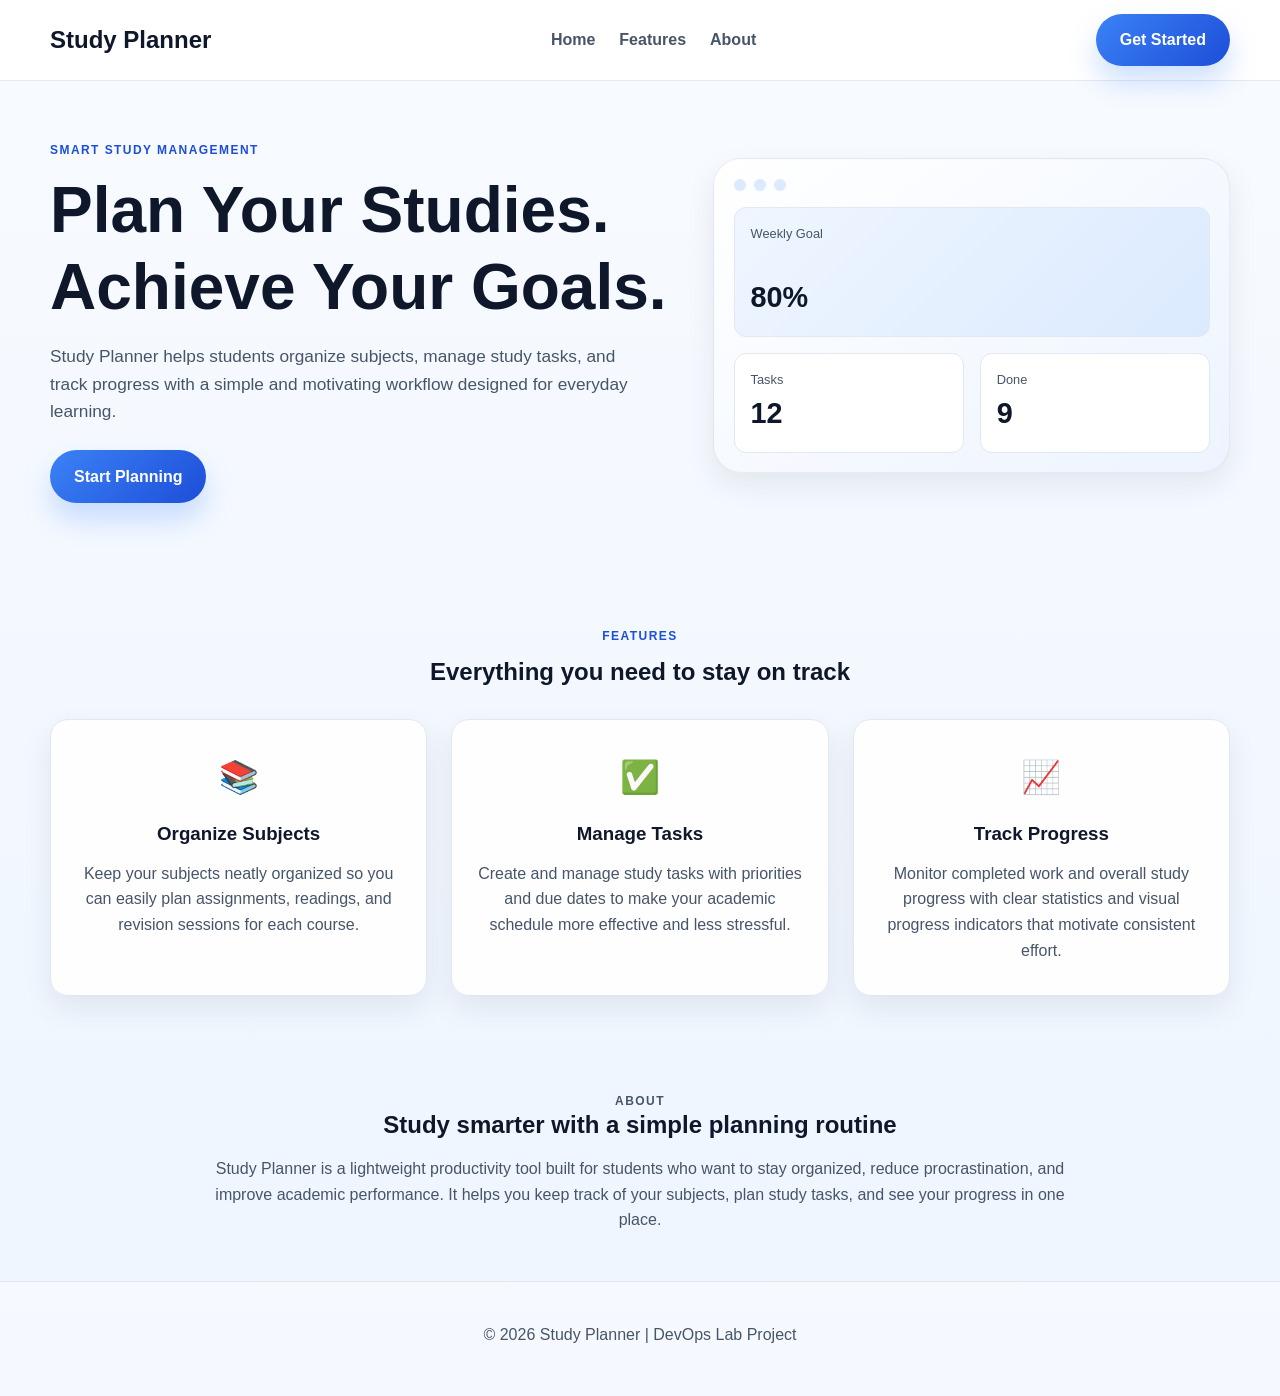
==== index.html @ 79e32fd7 "Initial commit" ====
<!DOCTYPE html>
<html lang="en">
  <head>
    <meta charset="UTF-8" />
    <meta name="viewport" content="width=device-width, initial-scale=1.0" />
    <title>Study Planner</title>
    <meta
      name="description"
      content="Study Planner helps students organize subjects, manage tasks, and track academic progress."
    />
    <link rel="stylesheet" href="style.css" />
  </head>
  <body>
    <header class="site-header">
      <nav class="navbar container" aria-label="Main navigation">
        <a href="index.html" class="brand" aria-label="Study Planner home">Study Planner</a>
        <div class="nav-links">
          <a href="#home">Home</a>
          <a href="#features">Features</a>
          <a href="#about">About</a>
        </div>
        <a href="dashboard.html" class="btn btn-primary nav-cta">Get Started</a>
      </nav>
    </header>

    <main id="home">
      <section class="hero">
        <div class="container hero-content">
          <div class="hero-text">
            <p class="eyebrow">Smart study management</p>
            <h1>Plan Your Studies. Achieve Your Goals.</h1>
            <p class="hero-description">
              Study Planner helps students organize subjects, manage study tasks, and track
              progress with a simple and motivating workflow designed for everyday learning.
            </p>
            <div class="hero-actions">
              <a href="dashboard.html" class="btn btn-primary">Start Planning</a>
            </div>
          </div>
          <div class="hero-visual" aria-hidden="true">
            <div class="dashboard-preview">
              <div class="preview-header">
                <span class="circle"></span>
                <span class="circle"></span>
                <span class="circle"></span>
              </div>
              <div class="preview-body">
                <div class="preview-card preview-card-large">
                  <span>Weekly Goal</span>
                  <strong>80%</strong>
                </div>
                <div class="preview-row">
                  <div class="preview-card">
                    <span>Tasks</span>
                    <strong>12</strong>
                  </div>
                  <div class="preview-card">
                    <span>Done</span>
                    <strong>9</strong>
                  </div>
                </div>
              </div>
            </div>
          </div>
        </div>
      </section>

      <section id="features" class="features section">
        <div class="container">
          <div class="section-heading">
            <p class="eyebrow">Features</p>
            <h2>Everything you need to stay on track</h2>
          </div>

          <div class="feature-grid">
            <article class="feature-card">
              <div class="feature-icon">📚</div>
              <h3>Organize Subjects</h3>
              <p>
                Keep your subjects neatly organized so you can easily plan assignments,
                readings, and revision sessions for each course.
              </p>
            </article>

            <article class="feature-card">
              <div class="feature-icon">✅</div>
              <h3>Manage Tasks</h3>
              <p>
                Create and manage study tasks with priorities and due dates to make your
                academic schedule more effective and less stressful.
              </p>
            </article>

            <article class="feature-card">
              <div class="feature-icon">📈</div>
              <h3>Track Progress</h3>
              <p>
                Monitor completed work and overall study progress with clear statistics and
                visual progress indicators that motivate consistent effort.
              </p>
            </article>
          </div>
        </div>
      </section>

      <section id="about" class="about section">
        <div class="container about-content">
          <div class="about-text">
            <p class="eyebrow">About</p>
            <h2>Study smarter with a simple planning routine</h2>
            <p>
              Study Planner is a lightweight productivity tool built for students who want to
              stay organized, reduce procrastination, and improve academic performance. It
              helps you keep track of your subjects, plan study tasks, and see your progress in
              one place.
            </p>
          </div>
        </div>
      </section>
    </main>

    <footer class="site-footer">
      <div class="container footer-content">
        <p>© 2026 Study Planner | DevOps Lab Project</p>
      </div>
    </footer>
  </body>
</html>
---- style.css ----
:root {
  --primary: #3b82f6;
  --primary-dark: #1d4ed8;
  --primary-soft: #dbeafe;
  --secondary: #0f172a;
  --muted: #475569;
  --surface: #ffffff;
  --surface-alt: #f8fafc;
  --border: #e2e8f0;
  --success: #10b981;
  --success-soft: #d1fae5;
  --warning: #f59e0b;
  --warning-soft: #fef3c7;
  --danger: #ef4444;
  --danger-soft: #fee2e2;
  --shadow: 0 12px 30px rgba(15, 23, 42, 0.08);
  --radius: 18px;
  --radius-sm: 12px;
  --container: 1180px;
  --space-xs: 0.5rem;
  --space-sm: 0.75rem;
  --space-md: 1rem;
  --space-lg: 1.5rem;
  --space-xl: 2rem;
  --space-2xl: 3rem;
}

* {
  box-sizing: border-box;
}

html {
  scroll-behavior: smooth;
}

body {
  margin: 0;
  font-family: Arial, Helvetica, sans-serif;
  background: linear-gradient(180deg, #f8fbff 0%, #eef5ff 100%);
  color: var(--secondary);
  line-height: 1.6;
}

a {
  color: inherit;
  text-decoration: none;
}

img {
  max-width: 100%;
  display: block;
}

button,
input,
select {
  font: inherit;
}

.container {
  width: min(var(--container), calc(100% - 2rem));
  margin: 0 auto;
}

.section {
  padding: var(--space-2xl) 0;
}

.site-header {
  position: sticky;
  top: 0;
  background: rgba(255, 255, 255, 0.9);
  backdrop-filter: blur(10px);
  border-bottom: 1px solid rgba(226, 232, 240, 0.9);
  z-index: 20;
}

.navbar {
  display: flex;
  align-items: center;
  justify-content: space-between;
  min-height: 80px;
  gap: 1rem;
}

.brand {
  font-size: 1.5rem;
  font-weight: 700;
  color: var(--secondary);
}

.nav-links {
  display: flex;
  align-items: center;
  gap: 1.5rem;
  color: var(--muted);
  font-weight: 600;
}

.nav-links a {
  transition: color 0.2s ease;
}

.nav-links a:hover,
.nav-links a:focus-visible {
  color: var(--primary);
}

.btn {
  display: inline-flex;
  align-items: center;
  justify-content: center;
  border: none;
  border-radius: 999px;
  padding: 0.85rem 1.5rem;
  font-weight: 700;
  cursor: pointer;
  transition: transform 0.2s ease, box-shadow 0.2s ease, background 0.2s ease;
}

.btn:hover,
.btn:focus-visible {
  transform: translateY(-1px);
}

.btn-primary {
  background: linear-gradient(135deg, var(--primary) 0%, var(--primary-dark) 100%);
  color: var(--surface);
  box-shadow: 0 16px 28px rgba(59, 130, 246, 0.25);
}

.btn-primary:hover,
.btn-primary:focus-visible {
  box-shadow: 0 18px 30px rgba(59, 130, 246, 0.32);
}

.hero {
  padding: var(--space-2xl) 0 4rem;
}

.hero-content {
  display: grid;
  grid-template-columns: 1.1fr 0.9fr;
  align-items: center;
  gap: 2rem;
}

.eyebrow {
  text-transform: uppercase;
  letter-spacing: 0.12em;
  font-size: 0.75rem;
  color: var(--primary-dark);
  font-weight: 700;
  margin-bottom: 0.75rem;
}

.hero-text h1,
.section-heading h2,
.about-text h2,
.welcome-section h1 {
  margin: 0 0 1rem;
  line-height: 1.2;
}

.hero-text h1 {
  font-size: clamp(2.5rem, 5vw, 4rem);
  max-width: 650px;
}

.hero-description {
  max-width: 600px;
  color: var(--muted);
  font-size: 1.08rem;
  margin-bottom: 1.5rem;
}

.hero-actions {
  display: flex;
  gap: 1rem;
  flex-wrap: wrap;
}

.dashboard-preview {
  background: linear-gradient(145deg, #ffffff 0%, #edf4ff 100%);
  border: 1px solid rgba(148, 163, 184, 0.2);
  border-radius: 28px;
  box-shadow: var(--shadow);
  padding: 1.2rem;
}

.preview-header {
  display: flex;
  gap: 0.5rem;
  margin-bottom: 1rem;
}

.circle {
  width: 12px;
  height: 12px;
  border-radius: 50%;
  background: #dbeafe;
}

.preview-body {
  display: grid;
  gap: 1rem;
}

.preview-card {
  background: var(--surface);
  border-radius: var(--radius-sm);
  border: 1px solid var(--border);
  padding: 1rem;
  min-height: 90px;
  display: flex;
  flex-direction: column;
  justify-content: space-between;
}

.preview-card-large {
  min-height: 130px;
  background: linear-gradient(135deg, #eff6ff 0%, #dbeafe 100%);
}

.preview-card span {
  color: var(--muted);
  font-size: 0.8rem;
}

.preview-card strong {
  font-size: 1.8rem;
}

.preview-row {
  display: grid;
  grid-template-columns: repeat(2, minmax(0, 1fr));
  gap: 1rem;
}

.section-heading {
  text-align: center;
  margin-bottom: 2rem;
}

.feature-grid {
  display: grid;
  grid-template-columns: repeat(3, minmax(0, 1fr));
  gap: 1.5rem;
}

.feature-card,
.stat-card,
.panel {
  background: rgba(255, 255, 255, 0.92);
  border: 1px solid var(--border);
  border-radius: var(--radius);
  box-shadow: var(--shadow);
}

.feature-card {
  padding: 2rem 1.5rem;
  text-align: center;
}

.feature-icon {
  font-size: 2rem;
  margin-bottom: 1rem;
}

.feature-card h3 {
  margin: 0 0 0.75rem;
}

.feature-card p,
.about-text p {
  margin: 0;
  color: var(--muted);
}

.about-content {
  max-width: 860px;
  margin: 0 auto;
  text-align: center;
}

.site-footer {
  padding: 1.5rem 0 2rem;
  text-align: center;
  color: var(--muted);
  border-top: 1px solid var(--border);
  background: rgba(255, 255, 255, 0.4);
}

.dashboard-main {
  padding: 2rem 0 3rem;
}

.welcome-section {
  display: flex;
  align-items: end;
  justify-content: space-between;
  gap: 1rem;
  margin-bottom: 1.5rem;
}

.welcome-message {
  color: var(--muted);
  margin: 0;
}

.stats-grid {
  display: grid;
  grid-template-columns: repeat(4, minmax(0, 1fr));
  gap: 1rem;
  margin-bottom: 2rem;
}

.stat-card {
  padding: 1.25rem;
  display: flex;
  flex-direction: column;
  gap: 0.5rem;
}

.stat-label {
  color: var(--muted);
  font-size: 0.85rem;
  text-transform: uppercase;
  letter-spacing: 0.06em;
}

.stat-card strong {
  font-size: clamp(1.6rem, 3vw, 2.3rem);
}

.dashboard-layout {
  display: grid;
  grid-template-columns: 0.92fr 1.08fr;
  gap: 1.5rem;
  margin-bottom: 1.5rem;
}

.panel {
  padding: 1.5rem;
}

.task-form-section {
  display: flex;
  flex-direction: column;
  gap: 1rem;
}

.inline-heading h2 {
  margin: 0;
  font-size: 1.7rem;
}

.form-grid {
  display: grid;
  grid-template-columns: 1fr;
  gap: 1rem;
  margin-top: 1rem;
}

.field-group {
  display: flex;
  flex-direction: column;
  gap: 0.5rem;
}

.field-group label {
  font-weight: 600;
}

.field-group input,
.field-group select {
  width: 100%;
  padding: 0.8rem 0.9rem;
  border-radius: var(--radius-sm);
  border: 1px solid var(--border);
  background: var(--surface-alt);
  color: var(--secondary);
  transition: border-color 0.2s ease, box-shadow 0.2s ease;
}

.field-group input:focus,
.field-group select:focus {
  outline: none;
  border-color: var(--primary);
  box-shadow: 0 0 0 4px rgba(59, 130, 246, 0.12);
}

.task-submit {
  margin-top: 0.5rem;
  width: 100%;
}

.section-header {
  display: flex;
  align-items: center;
  justify-content: space-between;
  gap: 1rem;
  margin-bottom: 1rem;
}

.tasks-header {
  flex-wrap: wrap;
}

.filter-group {
  display: flex;
  gap: 0.5rem;
  flex-wrap: wrap;
}

.filter-btn {
  border: 1px solid var(--border);
  background: var(--surface-alt);
  color: var(--muted);
  padding: 0.6rem 1rem;
  border-radius: 999px;
  cursor: pointer;
  font-weight: 600;
  transition: all 0.2s ease;
}

.filter-btn.active {
  background: var(--primary-soft);
  border-color: rgba(59, 130, 246, 0.25);
  color: var(--primary-dark);
}

.task-list {
  display: grid;
  gap: 1rem;
}

.task-item {
  border: 1px solid var(--border);
  border-radius: var(--radius-sm);
  background: var(--surface-alt);
  padding: 1rem;
  display: grid;
  gap: 0.9rem;
  transition: transform 0.2s ease, border-color 0.2s ease;
}

.task-item:hover {
  transform: translateY(-1px);
  border-color: rgba(59, 130, 246, 0.18);
}

.task-item.completed {
  background: linear-gradient(135deg, #f0fdf4 0%, #ecfdf5 100%);
  border-color: rgba(16, 185, 129, 0.24);
}

.task-top {
  display: flex;
  justify-content: space-between;
  gap: 0.75rem;
  align-items: start;
}

.task-meta {
  display: flex;
  flex-wrap: wrap;
  gap: 0.5rem 0.75rem;
  color: var(--muted);
  font-size: 0.9rem;
}

.task-name {
  margin: 0;
  font-size: 1.15rem;
}

.task-item.completed .task-name {
  text-decoration: line-through;
  color: rgba(15, 23, 42, 0.7);
}

.priority-badge {
  display: inline-flex;
  align-items: center;
  justify-content: center;
  padding: 0.35rem 0.7rem;
  border-radius: 999px;
  font-weight: 700;
  font-size: 0.75rem;
}

.priority-high {
  background: var(--danger-soft);
  color: var(--danger);
}

.priority-medium {
  background: var(--warning-soft);
  color: #b45309;
}

.priority-low {
  background: var(--success-soft);
  color: #047857;
}

.task-status {
  display: inline-flex;
  align-items: center;
  gap: 0.35rem;
  padding: 0.35rem 0.7rem;
  border-radius: 999px;
  font-size: 0.75rem;
  font-weight: 700;
}

.status-pending {
  background: var(--warning-soft);
  color: #b45309;
}

.status-completed {
  background: var(--success-soft);
  color: #047857;
}

.task-actions {
  display: flex;
  gap: 0.65rem;
  flex-wrap: wrap;
}

.action-btn {
  border: none;
  border-radius: 10px;
  padding: 0.7rem 1rem;
  cursor: pointer;
  font-weight: 700;
  transition: transform 0.2s ease, opacity 0.2s ease;
}

.action-btn:hover,
.action-btn:focus-visible {
  transform: translateY(-1px);
}

.complete-btn {
  background: var(--success-soft);
  color: #047857;
}

.delete-btn {
  background: var(--danger-soft);
  color: var(--danger);
}

.empty-state {
  border: 1px dashed var(--border);
  border-radius: var(--radius-sm);
  background: rgba(255, 255, 255, 0.5);
  padding: 2rem 1rem;
  text-align: center;
  color: var(--muted);
  font-weight: 600;
}

.progress-panel {
  margin-top: 1rem;
}

.progress-meta {
  margin-bottom: 0.75rem;
  font-size: 1.4rem;
  font-weight: 700;
  color: var(--primary-dark);
}

.progress-bar {
  width: 100%;
  height: 18px;
  background: #e2e8f0;
  border-radius: 999px;
  overflow: hidden;
}

.progress-fill {
  height: 100%;
  width: 0%;
  background: linear-gradient(90deg, var(--primary) 0%, var(--success) 100%);
  border-radius: 999px;
  transition: width 0.3s ease;
}

.nav-cta {
  white-space: nowrap;
}

.profile-badge {
  display: flex;
  align-items: center;
  gap: 0.6rem;
  background: var(--primary-soft);
  color: var(--primary-dark);
  padding: 0.55rem 0.8rem;
  border-radius: 999px;
  font-weight: 700;
}

.profile-dot {
  width: 28px;
  height: 28px;
  display: inline-flex;
  align-items: center;
  justify-content: center;
  border-radius: 50%;
  background: var(--primary);
  color: #fff;
  font-size: 0.8rem;
}

@media (max-width: 840px) {
  .hero-content,
  .dashboard-layout,
  .feature-grid,
  .stats-grid {
    grid-template-columns: 1fr 1fr;
  }

  .hero-content {
    grid-template-columns: 1fr;
  }

  .dashboard-layout,
  .feature-grid,
  .stats-grid {
    grid-template-columns: 1fr;
  }

  .nav-links {
    display: none;
  }

  .welcome-section {
    flex-direction: column;
    align-items: flex-start;
  }
}

@media (max-width: 560px) {
  .navbar {
    min-height: 72px;
    padding: 0.8rem 0;
  }

  .brand {
    font-size: 1.2rem;
  }

  .nav-cta {
    padding: 0.7rem 1rem;
  }

  .btn {
    width: 100%;
  }

  .hero-actions {
    flex-direction: column;
  }

  .task-top,
  .section-header,
  .task-actions {
    flex-direction: column;
    align-items: flex-start;
  }

  .filter-group {
    width: 100%;
  }

  .filter-btn {
    flex: 1;
  }
}
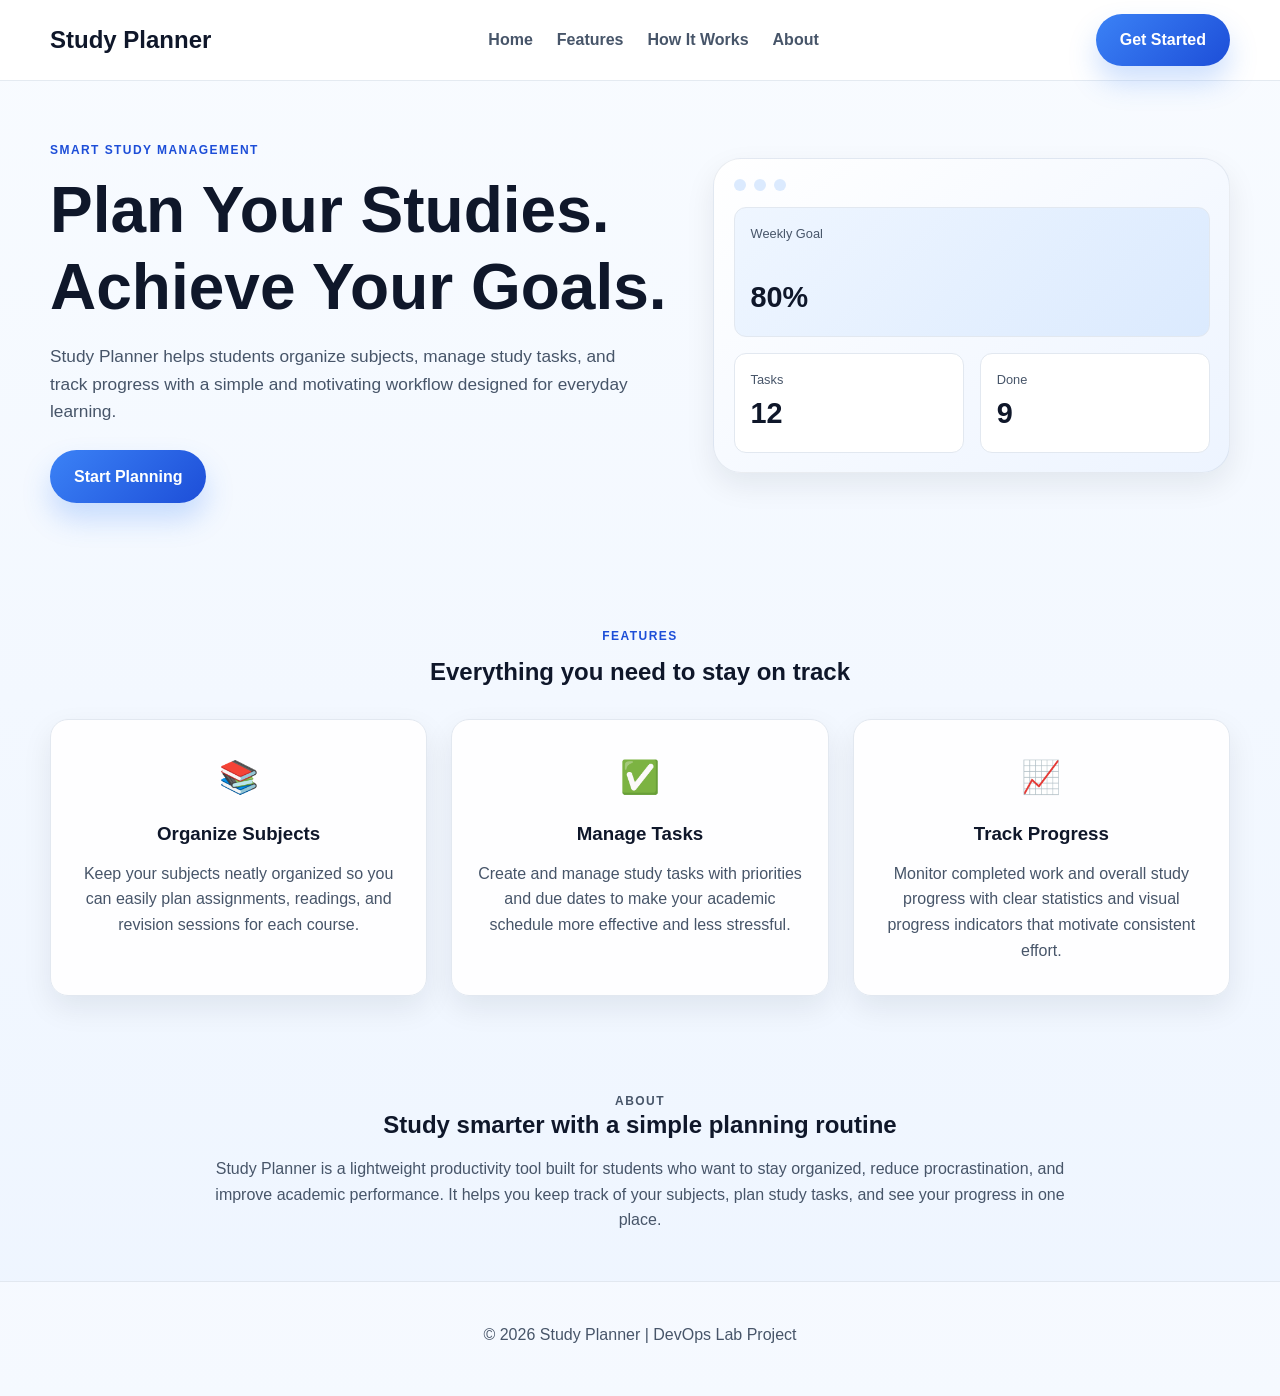
==== commit 00bbbc63: "Made changes in index.html" ====
--- a/index.html
+++ b/index.html
@@ -3,7 +3,7 @@
   <head>
     <meta charset="UTF-8" />
     <meta name="viewport" content="width=device-width, initial-scale=1.0" />
-    <title>Study Planner</title>
+    <title>Smart Study Planner</title>
     <meta
       name="description"
       content="Study Planner helps students organize subjects, manage tasks, and track academic progress."
@@ -14,12 +14,15 @@
     <header class="site-header">
       <nav class="navbar container" aria-label="Main navigation">
         <a href="index.html" class="brand" aria-label="Study Planner home">Study Planner</a>
-        <div class="nav-links">
-          <a href="#home">Home</a>
-          <a href="#features">Features</a>
-          <a href="#about">About</a>
-        </div>
-        <a href="dashboard.html" class="btn btn-primary nav-cta">Get Started</a>
+<div class="nav-links">
+  <a href="#home">Home</a>
+  <a href="#features">Features</a>
+  <a href="#how-it-works">How It Works</a>
+  <a href="#about">About</a>
+</div>
+
+        
+<a href="dashboard.html" class="btn btn-primary nav-cta">Get Started</a>
       </nav>
     </header>
 
@@ -28,7 +31,11 @@
         <div class="container hero-content">
           <div class="hero-text">
             <p class="eyebrow">Smart study management</p>
-            <h1>Plan Your Studies. Achieve Your Goals.</h1>
+            <h1>
+  Plan Your Studies.
+  <span>Achieve Your Goals.</span>
+</h1>
+
             <p class="hero-description">
               Study Planner helps students organize subjects, manage study tasks, and track
               progress with a simple and motivating workflow designed for everyday learning.
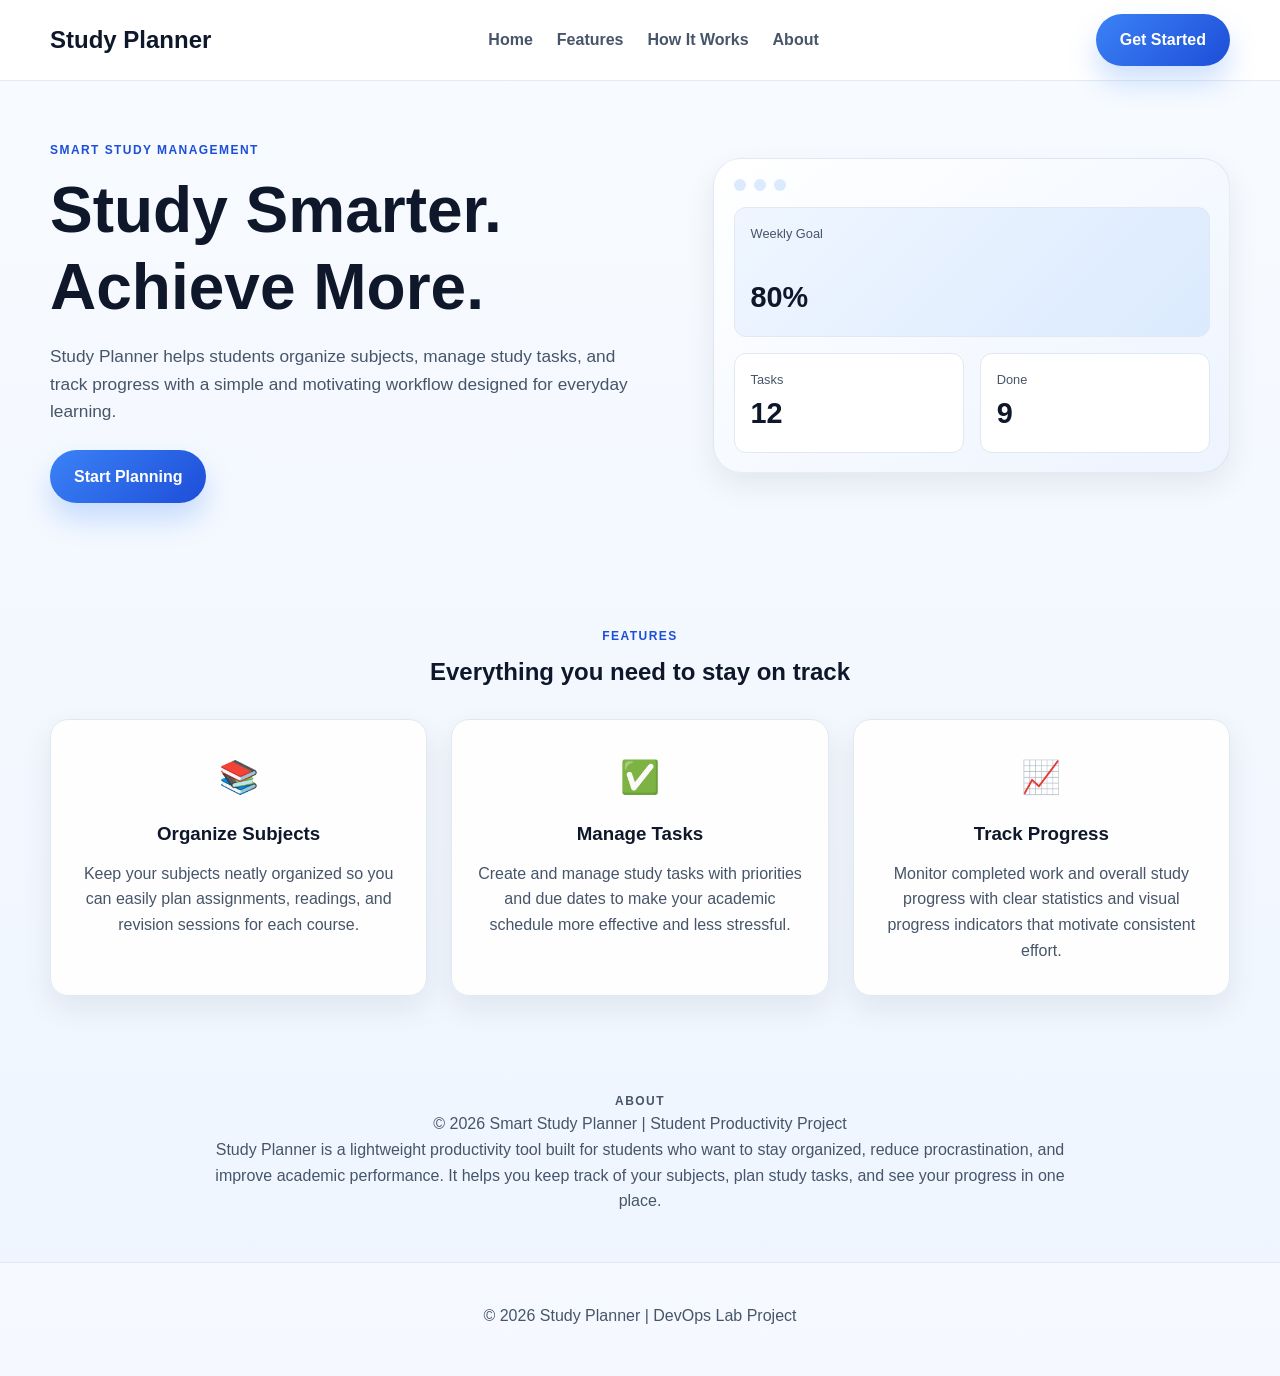
==== commit 5d584682: "Update title and hero text in index.html" ====
--- a/index.html
+++ b/index.html
@@ -3,7 +3,7 @@
   <head>
     <meta charset="UTF-8" />
     <meta name="viewport" content="width=device-width, initial-scale=1.0" />
-    <title>Smart Study Planner</title>
+    <title>My Smart Study Planner</title>
     <meta
       name="description"
       content="Study Planner helps students organize subjects, manage tasks, and track academic progress."
@@ -32,8 +32,8 @@
           <div class="hero-text">
             <p class="eyebrow">Smart study management</p>
             <h1>
-  Plan Your Studies.
-  <span>Achieve Your Goals.</span>
+  Study Smarter.
+  <span>Achieve More.</span>
 </h1>
 
             <p class="hero-description">
@@ -114,7 +114,7 @@
         <div class="container about-content">
           <div class="about-text">
             <p class="eyebrow">About</p>
-            <h2>Study smarter with a simple planning routine</h2>
+            <p>© 2026 Smart Study Planner | Student Productivity Project</p>
             <p>
               Study Planner is a lightweight productivity tool built for students who want to
               stay organized, reduce procrastination, and improve academic performance. It
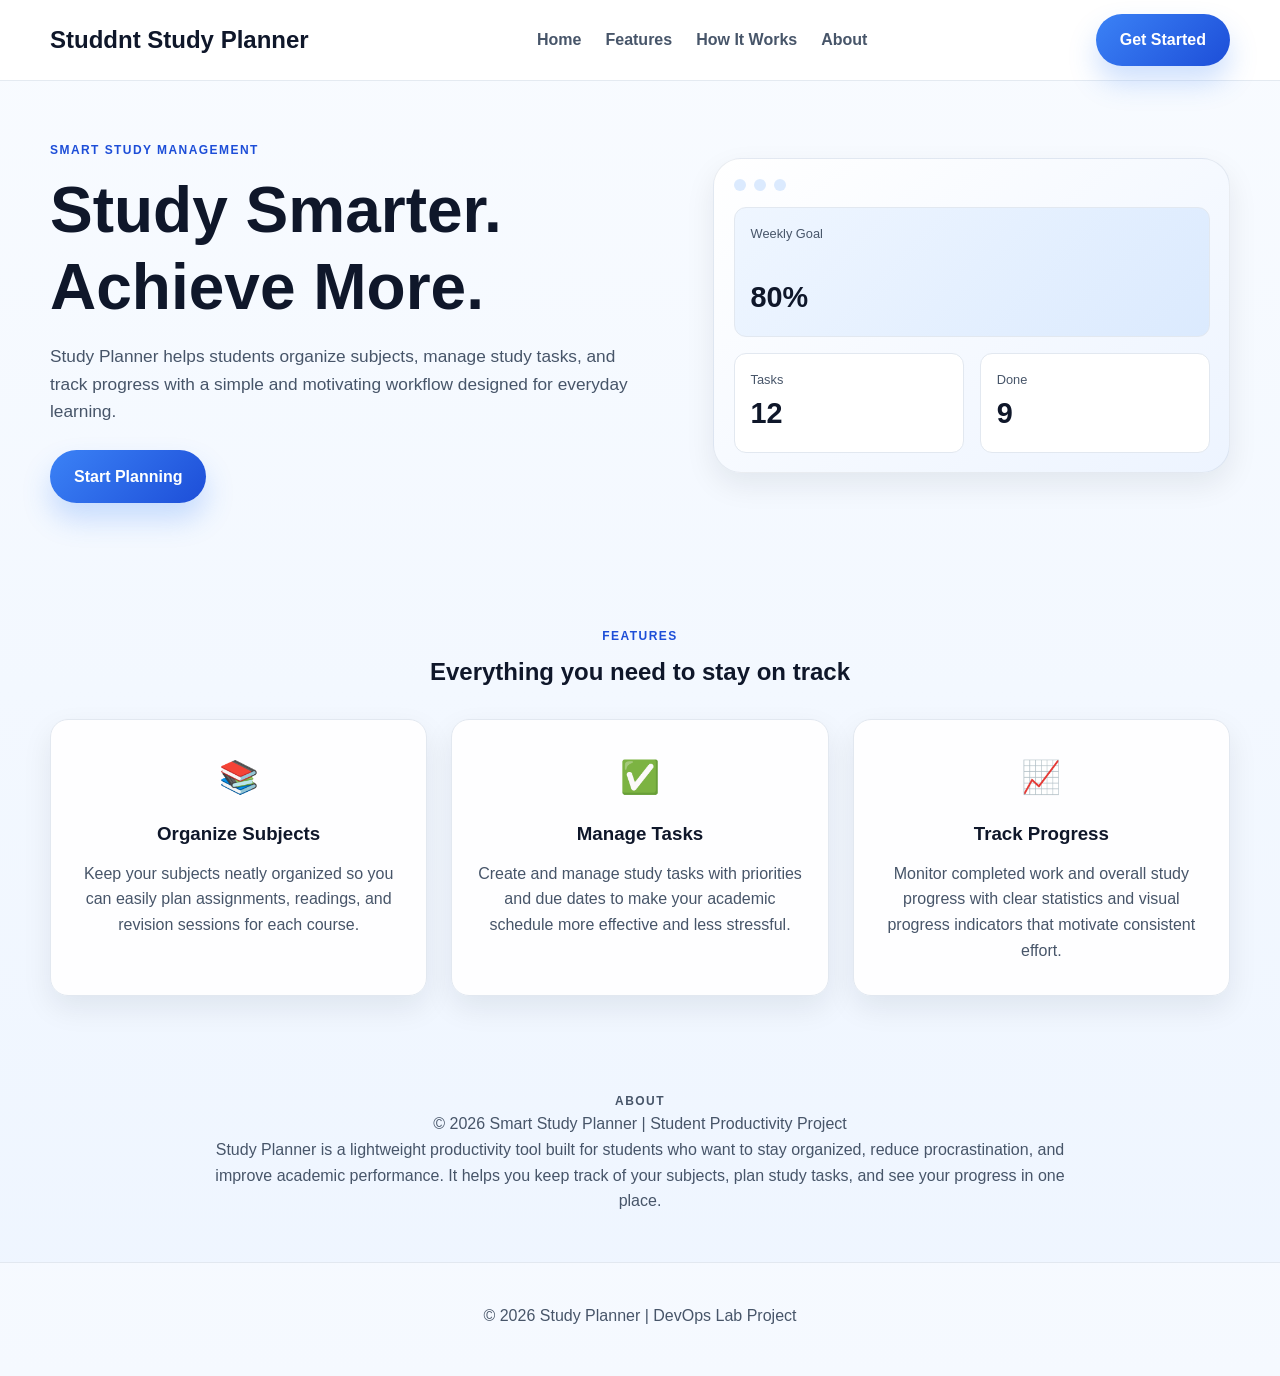
==== commit 6bd19917: "Correct brand name in navigation link" ====
--- a/index.html
+++ b/index.html
@@ -13,7 +13,7 @@
   <body>
     <header class="site-header">
       <nav class="navbar container" aria-label="Main navigation">
-        <a href="index.html" class="brand" aria-label="Study Planner home">Study Planner</a>
+        <a href="index.html" class="brand" aria-label="Study Planner home">Studdnt Study Planner</a>
 <div class="nav-links">
   <a href="#home">Home</a>
   <a href="#features">Features</a>
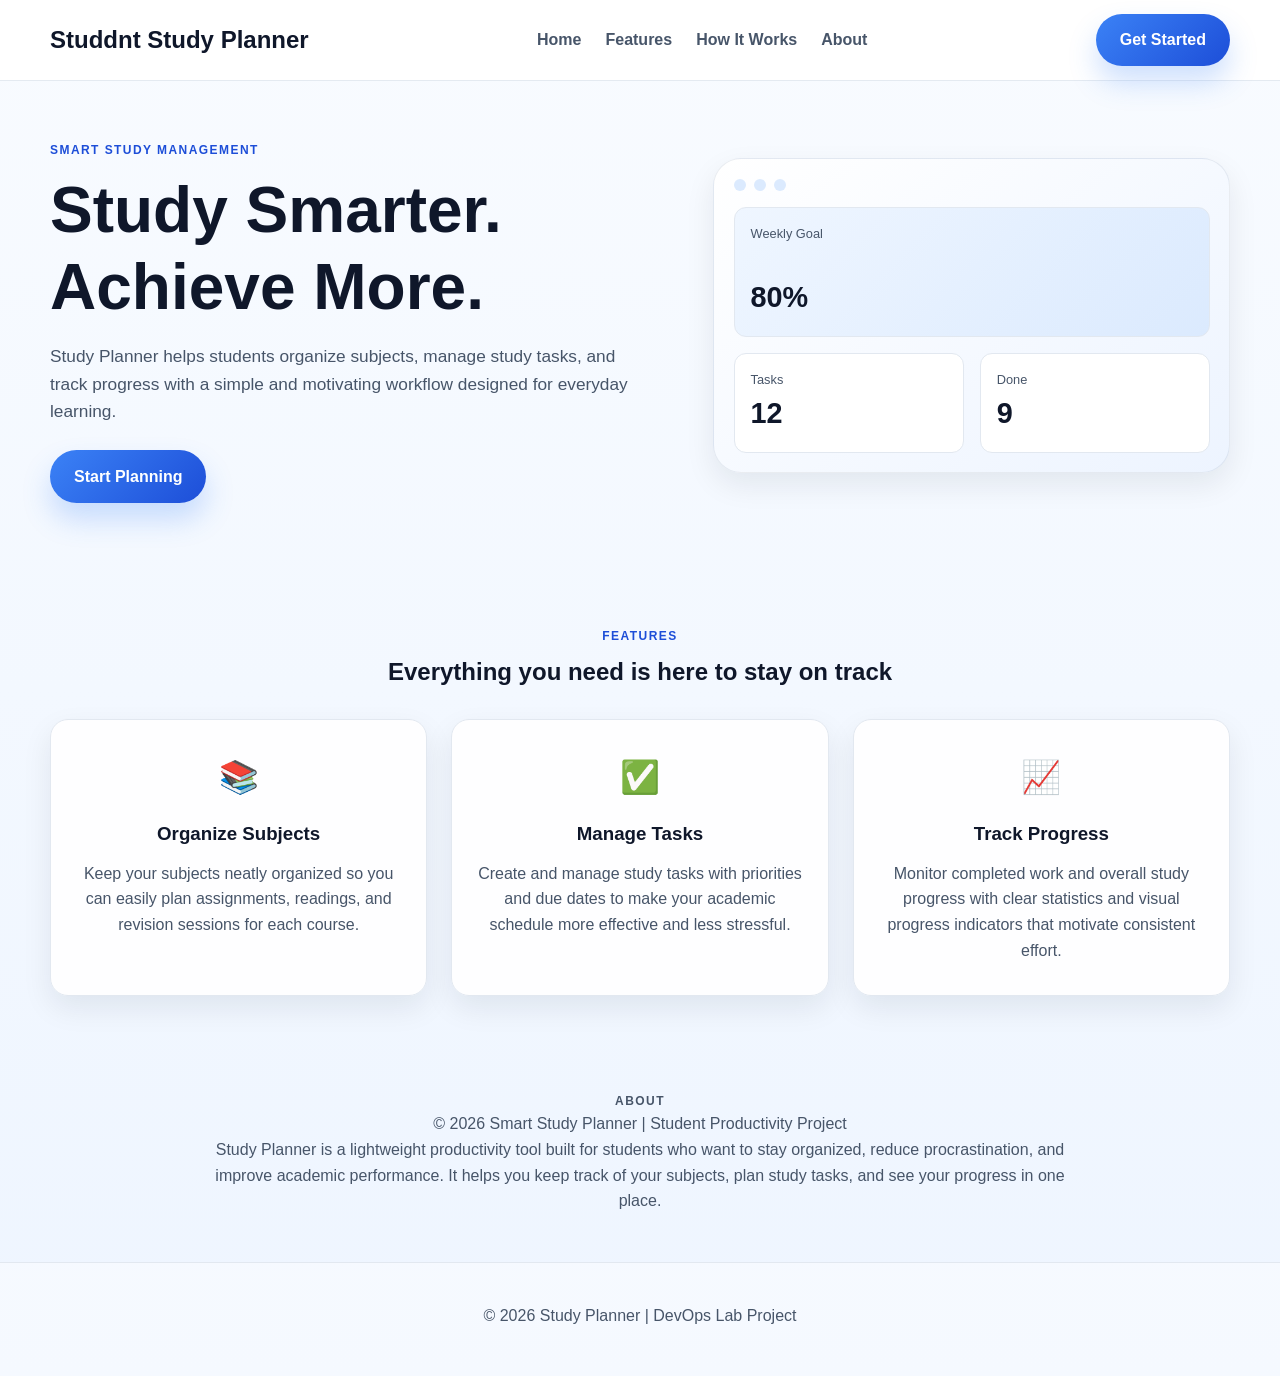
==== commit 84c7a99e: "Update index.html" ====
--- a/index.html
+++ b/index.html
@@ -76,7 +76,7 @@
         <div class="container">
           <div class="section-heading">
             <p class="eyebrow">Features</p>
-            <h2>Everything you need to stay on track</h2>
+            <h2>Everything you need is here to stay on track</h2>
           </div>
 
           <div class="feature-grid">
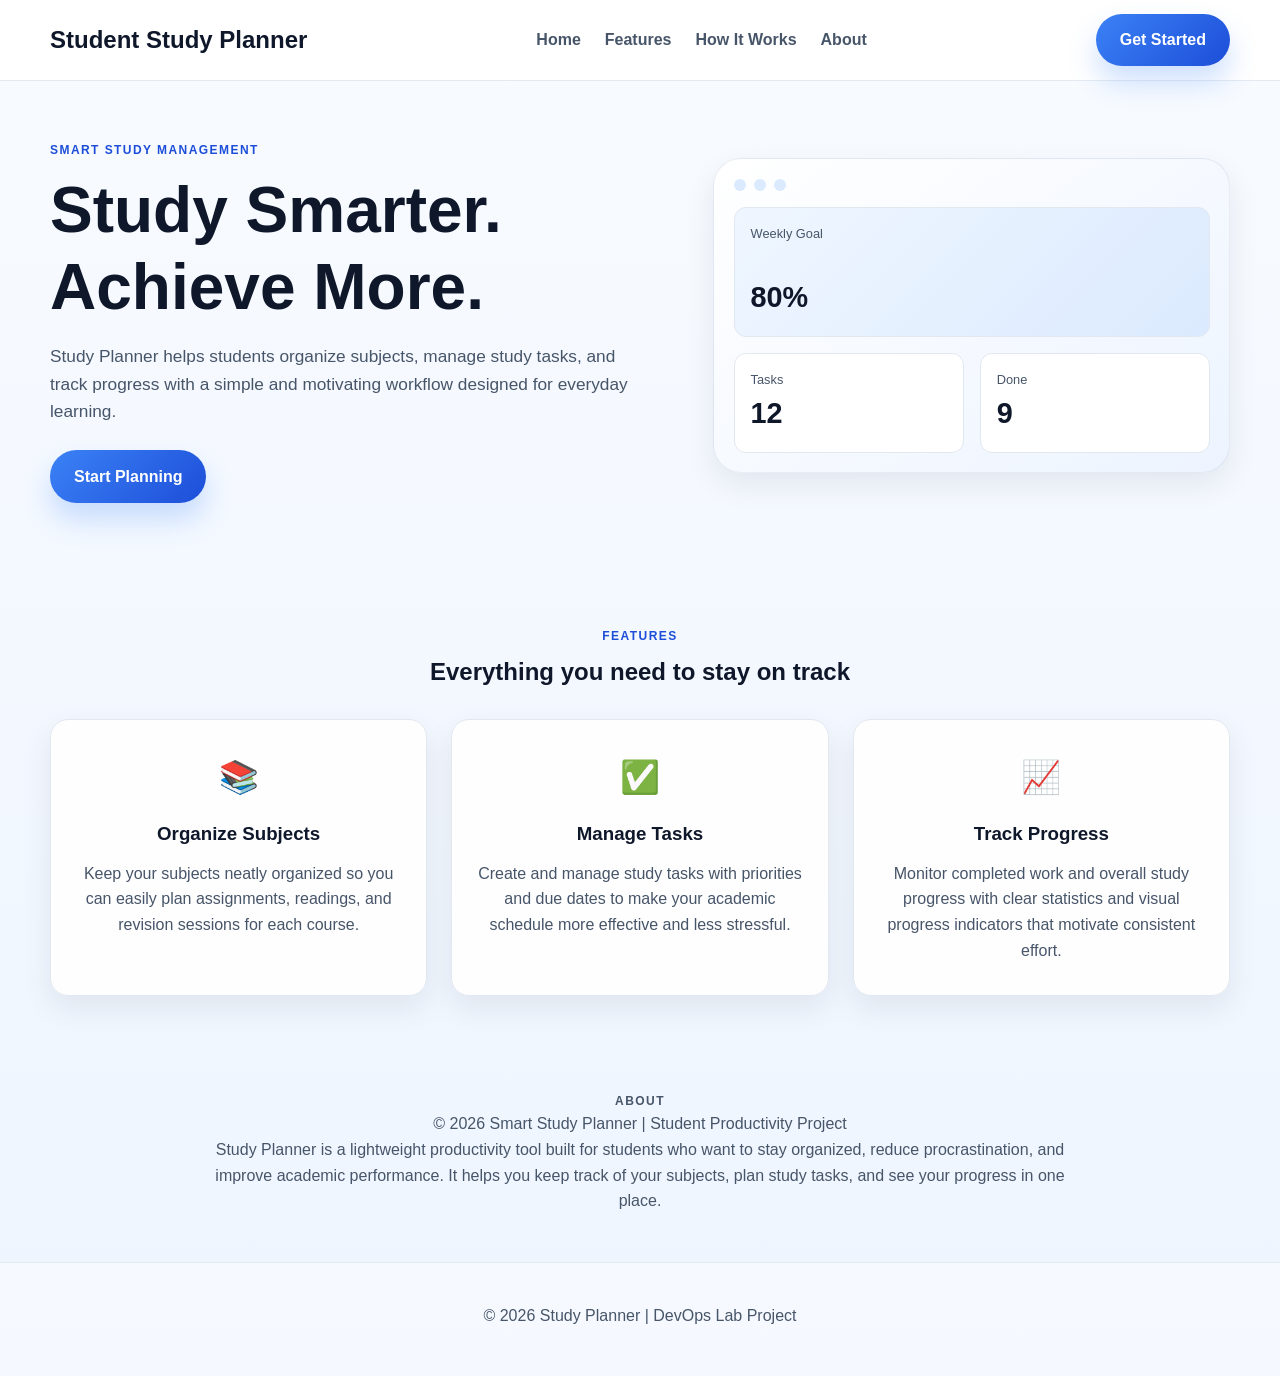
==== commit 5a02e690: "Update index.html" ====
--- a/index.html
+++ b/index.html
@@ -13,7 +13,7 @@
   <body>
     <header class="site-header">
       <nav class="navbar container" aria-label="Main navigation">
-        <a href="index.html" class="brand" aria-label="Study Planner home">Studdnt Study Planner</a>
+        <a href="index.html" class="brand" aria-label="Study Planner home">Student Study Planner</a>
 <div class="nav-links">
   <a href="#home">Home</a>
   <a href="#features">Features</a>
@@ -76,7 +76,7 @@
         <div class="container">
           <div class="section-heading">
             <p class="eyebrow">Features</p>
-            <h2>Everything you need is here to stay on track</h2>
+            <h2>Everything you need to stay on track</h2>
           </div>
 
           <div class="feature-grid">
